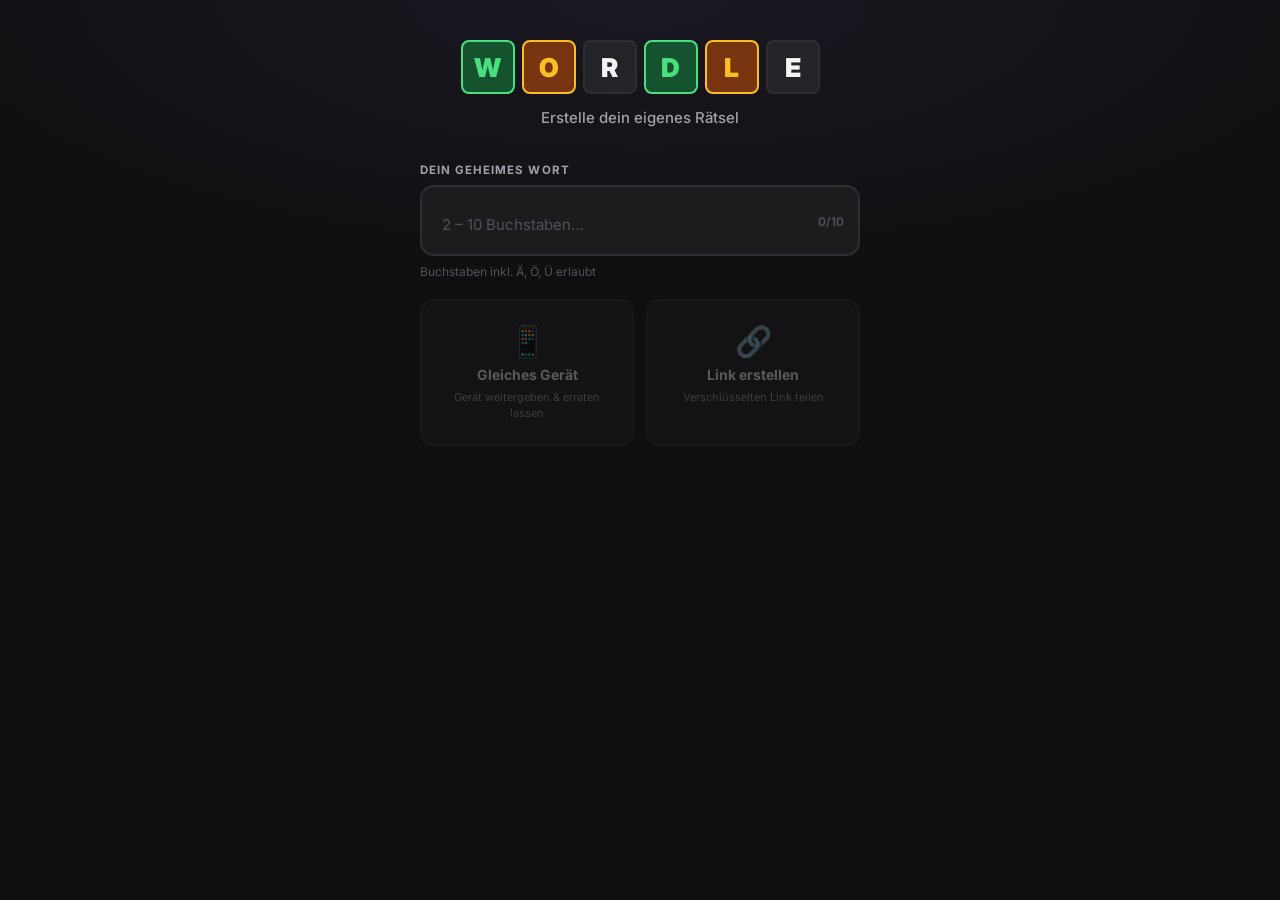
==== index.html @ fabce95c "Add files via upload" ====
<!DOCTYPE html>
<html lang="de">
<head>
  <meta charset="UTF-8">
  <meta name="viewport" content="width=device-width, initial-scale=1.0, maximum-scale=1.0, user-scalable=no">
  <title>Wordle – Eigenes Wort</title>
  <meta name="description" content="Erstelle dein eigenes Wordle-Rätsel und fordere Freunde heraus – mit AES-256-verschlüsseltem Link oder direkt am gleichen Gerät.">
  <meta name="theme-color" content="#0f0f11">
  <!-- Open Graph -->
  <meta property="og:title" content="Wordle – Eigenes Wort">
  <meta property="og:description" content="Erstelle dein eigenes Wordle-Rätsel mit verschlüsseltem Link!">
  <meta property="og:type" content="website">
  <!-- Fonts (preconnect for speed) -->
  <link rel="preconnect" href="https://fonts.googleapis.com">
  <link rel="preconnect" href="https://fonts.gstatic.com" crossorigin>
  <link href="https://fonts.googleapis.com/css2?family=Inter:wght@400;500;600;700;800;900&display=swap" rel="stylesheet">
  <link rel="stylesheet" href="style.css">
</head>
<body>

  <!-- Toast notification -->
  <div id="toast" role="status" aria-live="assertive" aria-atomic="true"></div>

  <!-- ============================================================
       VIEW: HOME  –  Wort eingeben & Modus wählen
       ============================================================ -->
  <div id="view-home" class="view">

    <header class="home-header">
      <!-- Animated logo -->
      <div class="logo" aria-label="WORDLE">
        <span class="logo-tile" data-c="g">W</span>
        <span class="logo-tile" data-c="y">O</span>
        <span class="logo-tile">R</span>
        <span class="logo-tile" data-c="g">D</span>
        <span class="logo-tile" data-c="y">L</span>
        <span class="logo-tile">E</span>
      </div>
      <p class="home-tagline">Erstelle dein eigenes Rätsel</p>
    </header>

    <main class="home-main">

      <!-- Word input -->
      <div class="field-group">
        <label for="word-input">Dein geheimes Wort</label>
        <div class="field-wrap">
          <input
            id="word-input"
            type="text"
            placeholder="2 – 10 Buchstaben…"
            autocomplete="off"
            autocorrect="off"
            autocapitalize="off"
            spellcheck="false"
            maxlength="10"
            aria-describedby="char-count field-hint"
          >
          <span id="char-count" aria-live="polite">0/10</span>
        </div>
        <p id="field-hint" class="field-hint">Buchstaben inkl. Ä, Ö, Ü erlaubt</p>
      </div>

      <!-- Mode selection -->
      <div class="mode-grid" role="group" aria-label="Spielmodus wählen">
        <button id="btn-pass" class="mode-card" disabled aria-label="Gleiches Gerät: Gerät weitergeben und erraten lassen">
          <span class="mc-icon" aria-hidden="true">📱</span>
          <span class="mc-title">Gleiches Gerät</span>
          <span class="mc-desc">Gerät weitergeben &amp; erraten lassen</span>
        </button>
        <button id="btn-link" class="mode-card" disabled aria-label="Link erstellen: Verschlüsselten Link teilen">
          <span class="mc-icon" aria-hidden="true">🔗</span>
          <span class="mc-title">Link erstellen</span>
          <span class="mc-desc">Verschlüsselten Link teilen</span>
        </button>
      </div>

      <!-- Generated link box (hidden by default) -->
      <div id="link-box" class="link-box hidden" aria-live="polite">
        <span class="link-badge">🔒 AES-256 verschlüsselt</span>
        <div class="link-row">
          <input
            id="link-url"
            type="text"
            readonly
            aria-label="Geteilter Link – zum Kopieren auswählen"
          >
          <button id="btn-copy-link" class="btn-copy">Kopieren</button>
        </div>
        <p class="link-note">
          Das Wort ist im URL-Fragment <code>#…</code> versteckt und wird
          <strong>nie</strong> an den Server gesendet.
        </p>
      </div>

    </main>
  </div>

  <!-- ============================================================
       VIEW: PASS SCREEN  –  Gerät weitergeben
       ============================================================ -->
  <div id="view-pass" class="view">
    <div class="pass-wrap">
      <div class="pass-icon" aria-hidden="true">📱</div>
      <h1>Gerät weitergeben!</h1>
      <p>
        Übergib das Gerät an die Person, die raten soll.
        Das Wort ist gespeichert und <strong>wird nicht angezeigt</strong>.
      </p>
      <button id="btn-ready" class="btn-cta">
        🎮 Ich bin bereit – Los!
      </button>
    </div>
  </div>

  <!-- ============================================================
       VIEW: GAME  –  Spielfeld
       ============================================================ -->
  <div id="view-game" class="view">

    <header class="game-header">
      <button id="btn-back" class="icon-btn" aria-label="Spiel abbrechen und zur Startseite">
        ←
      </button>
      <h1 class="game-title">WORDLE</h1>
      <div class="header-spacer" aria-hidden="true"></div>
    </header>

    <div id="grid" role="grid" aria-label="Buchstabengitter"></div>
    <div id="keyboard" role="group" aria-label="Virtuelle Tastatur"></div>

  </div>

  <!-- ============================================================
       VIEW: RESULT  –  Ergebnis
       ============================================================ -->
  <div id="view-result" class="view">

    <!-- Confetti container (only shown on win) -->
    <div id="confetti" aria-hidden="true"></div>

    <div class="result-wrap">
      <div id="result-icon"  class="result-icon"  aria-hidden="true"></div>
      <p   id="result-msg"   class="result-msg"></p>

      <div class="result-card">
        <span class="result-label">Das Wort war</span>
        <span id="result-word"  class="result-word"></span>
        <span id="result-tries" class="result-tries"></span>
      </div>

      <pre id="result-emoji" class="result-emoji" aria-label="Ergebnis als Emoji-Raster"></pre>

      <div class="result-actions">
        <button id="btn-share"    class="btn-outline">📤 Teilen</button>
        <button id="btn-new-game" class="btn-cta">🎮 Neues Spiel</button>
      </div>
    </div>

  </div>

  <script src="app.js"></script>
</body>
</html>
---- style.css ----
/* =====================================================
   WORDLE – CUSTOM WORD   |   Premium Dark UI
   ===================================================== */

@import url('https://fonts.googleapis.com/css2?family=Inter:wght@400;500;600;700;800;900&display=swap');

/* ---- Design Tokens ---- */
:root {
  /* Backgrounds */
  --bg:         #0f0f11;
  --surface:    #1c1c1f;
  --surface-2:  #242428;
  --surface-3:  #2c2c31;

  /* Borders */
  --border:     #2e2e34;
  --border-hi:  #48484f;

  /* Tile status colors */
  --green:      #4ade80;
  --green-bg:   #14532d;
  --yellow:     #fbbf24;
  --yellow-bg:  #78350f;
  --gray:       #71717a;
  --gray-bg:    #27272a;

  /* Text */
  --text:       #f4f4f5;
  --text-muted: #a1a1aa;
  --text-dim:   #52525b;

  /* Accent (indigo-violet) */
  --accent:     #a78bfa;
  --accent-2:   #7c3aed;
  --accent-glow:rgba(167,139,250,.25);

  /* Misc */
  --radius:     8px;
  --radius-lg:  14px;
  --radius-xl:  20px;
  --shadow:     0 4px 24px rgba(0,0,0,.45);
  --shadow-lg:  0 8px 48px rgba(0,0,0,.6);

  /* Set by JS */
  --tile-size: 62px;
}

/* ---- Reset ---- */
*, *::before, *::after { box-sizing: border-box; margin: 0; padding: 0; }
html, body { height: 100%; }
button { cursor: pointer; font-family: inherit; border: none; }
input  { font-family: inherit; }

body {
  font-family: 'Inter', -apple-system, BlinkMacSystemFont, sans-serif;
  background: var(--bg);
  color: var(--text);
  -webkit-font-smoothing: antialiased;
  overflow-x: hidden;
  /* Subtle radial accent glow at top */
  background-image:
    radial-gradient(ellipse 90% 45% at 50% 0%,
      rgba(167,139,250,.07) 0%, transparent 70%);
}

/* =====================================================
   TOAST
   ===================================================== */
#toast {
  position: fixed;
  top: 72px;
  left: 50%;
  transform: translateX(-50%) translateY(-14px);
  background: rgba(244,244,245,.96);
  backdrop-filter: blur(12px);
  -webkit-backdrop-filter: blur(12px);
  color: #09090b;
  padding: 10px 22px;
  border-radius: 100px;
  font-size: 13.5px;
  font-weight: 700;
  opacity: 0;
  pointer-events: none;
  transition: opacity .28s ease, transform .28s cubic-bezier(.34,1.56,.64,1);
  z-index: 9999;
  white-space: nowrap;
  box-shadow: var(--shadow);
}
#toast.show {
  opacity: 1;
  transform: translateX(-50%) translateY(0);
}

/* =====================================================
   VIEW SYSTEM
   ===================================================== */
.view {
  display: none;
  min-height: 100dvh;
  position: relative;
}
.view.active {
  display: flex;
  flex-direction: column;
  align-items: center;
}

/* =====================================================
   HOME VIEW
   ===================================================== */
#view-home {
  padding: 40px 20px 60px;
  gap: 36px;
}

/* Logo */
.home-header {
  text-align: center;
  display: flex;
  flex-direction: column;
  align-items: center;
  gap: 14px;
}

.logo {
  display: flex;
  gap: 7px;
  justify-content: center;
}

.logo-tile {
  display: inline-flex;
  align-items: center;
  justify-content: center;
  width: 54px;
  height: 54px;
  background: var(--surface-2);
  border: 2.5px solid var(--border);
  border-radius: var(--radius);
  font-size: 26px;
  font-weight: 900;
  letter-spacing: 0;
  color: var(--text);
  animation: logo-drop .4s cubic-bezier(.34,1.56,.64,1) backwards;
}
/* Stagger logo letter entrance */
.logo-tile:nth-child(1) { animation-delay: .05s }
.logo-tile:nth-child(2) { animation-delay: .1s  }
.logo-tile:nth-child(3) { animation-delay: .15s }
.logo-tile:nth-child(4) { animation-delay: .2s  }
.logo-tile:nth-child(5) { animation-delay: .25s }
.logo-tile:nth-child(6) { animation-delay: .3s  }

.logo-tile[data-c="g"] {
  background: var(--green-bg);
  border-color: var(--green);
  color: var(--green);
}
.logo-tile[data-c="y"] {
  background: var(--yellow-bg);
  border-color: var(--yellow);
  color: var(--yellow);
}

@keyframes logo-drop {
  from { transform: translateY(-18px) scale(.8); opacity: 0; }
  to   { transform: translateY(0) scale(1);       opacity: 1; }
}

.home-tagline {
  color: var(--text-muted);
  font-size: 15px;
  font-weight: 500;
}

/* Input group */
.home-main {
  width: 100%;
  max-width: 440px;
  display: flex;
  flex-direction: column;
  gap: 20px;
}

.field-group {
  display: flex;
  flex-direction: column;
  gap: 8px;
}

.field-group label {
  font-size: 11.5px;
  font-weight: 700;
  text-transform: uppercase;
  letter-spacing: .09em;
  color: var(--text-muted);
}

.field-wrap {
  position: relative;
}

#word-input {
  width: 100%;
  background: var(--surface);
  border: 2px solid var(--border);
  border-radius: var(--radius-lg);
  color: var(--text);
  font-size: 26px;
  font-weight: 800;
  letter-spacing: .1em;
  padding: 18px 58px 18px 20px;
  outline: none;
  text-transform: uppercase;
  transition: border-color .2s, box-shadow .2s;
  caret-color: var(--accent);
}
#word-input::placeholder {
  color: var(--text-dim);
  font-size: 15px;
  font-weight: 400;
  letter-spacing: 0;
  text-transform: none;
}
#word-input:focus {
  border-color: var(--accent);
  box-shadow: 0 0 0 3px var(--accent-glow);
}

#char-count {
  position: absolute;
  right: 16px;
  top: 50%;
  transform: translateY(-50%);
  font-size: 12px;
  font-weight: 600;
  color: var(--text-dim);
}

.field-hint {
  font-size: 12px;
  color: var(--text-dim);
}

/* Mode cards */
.mode-grid {
  display: grid;
  grid-template-columns: 1fr 1fr;
  gap: 12px;
}

.mode-card {
  display: flex;
  flex-direction: column;
  align-items: center;
  gap: 7px;
  padding: 22px 14px;
  background: var(--surface);
  border: 2px solid var(--border);
  border-radius: var(--radius-lg);
  color: var(--text);
  text-align: center;
  transition: border-color .2s, background .2s, transform .2s, box-shadow .2s;
}
.mode-card:hover:not(:disabled) {
  border-color: var(--accent);
  background: var(--surface-2);
  box-shadow: 0 0 0 3px var(--accent-glow), var(--shadow);
  transform: translateY(-3px);
}
.mode-card:active:not(:disabled) {
  transform: translateY(0);
}
.mode-card:disabled {
  opacity: .32;
  cursor: not-allowed;
}

.mc-icon  { font-size: 30px; }
.mc-title { font-size: 14px; font-weight: 700; }
.mc-desc  { font-size: 11px; color: var(--text-muted); line-height: 1.45; }

/* Link box */
.link-box {
  display: flex;
  flex-direction: column;
  gap: 12px;
  background: var(--surface);
  border: 2px solid var(--border);
  border-radius: var(--radius-lg);
  padding: 18px;
  animation: slide-up .3s cubic-bezier(.34,1.56,.64,1);
}
.link-box.hidden { display: none; }

@keyframes slide-up {
  from { opacity: 0; transform: translateY(12px); }
  to   { opacity: 1; transform: translateY(0);    }
}

.link-badge {
  font-size: 12px;
  font-weight: 700;
  color: var(--green);
  background: rgba(74,222,128,.1);
  border: 1px solid rgba(74,222,128,.2);
  border-radius: 100px;
  padding: 4px 10px;
  align-self: flex-start;
}

.link-row {
  display: flex;
  gap: 8px;
}

#link-url {
  flex: 1;
  min-width: 0;
  background: var(--surface-2);
  border: 1.5px solid var(--border);
  border-radius: var(--radius);
  color: var(--text-muted);
  font-size: 11.5px;
  padding: 10px 12px;
  outline: none;
  overflow: hidden;
  text-overflow: ellipsis;
  white-space: nowrap;
  cursor: text;
}
#link-url:focus { border-color: var(--border-hi); }

.btn-copy {
  background: var(--accent);
  border-radius: var(--radius);
  color: #fff;
  font-size: 13px;
  font-weight: 700;
  padding: 10px 16px;
  white-space: nowrap;
  transition: background .2s, transform .15s;
}
.btn-copy:hover  { background: var(--accent-2); }
.btn-copy:active { transform: scale(.95); }

.link-note {
  font-size: 11px;
  color: var(--text-dim);
  line-height: 1.55;
}

/* =====================================================
   PASS VIEW
   ===================================================== */
#view-pass {
  justify-content: center;
  padding: 40px 28px;
  background-image:
    radial-gradient(ellipse 70% 50% at 50% 30%,
      rgba(167,139,250,.12) 0%, transparent 70%);
}

.pass-wrap {
  max-width: 340px;
  text-align: center;
  display: flex;
  flex-direction: column;
  align-items: center;
  gap: 20px;
  animation: fade-in .4s ease;
}

@keyframes fade-in {
  from { opacity: 0; transform: translateY(16px); }
  to   { opacity: 1; transform: translateY(0);    }
}

.pass-icon {
  font-size: 76px;
  animation: float 3s ease-in-out infinite;
}

@keyframes float {
  0%, 100% { transform: translateY(0)    rotate(-3deg); }
  50%       { transform: translateY(-14px) rotate(3deg); }
}

.pass-wrap h1 {
  font-size: 30px;
  font-weight: 900;
  background: linear-gradient(135deg, var(--text), var(--accent));
  -webkit-background-clip: text;
  -webkit-text-fill-color: transparent;
  background-clip: text;
}

.pass-wrap p {
  color: var(--text-muted);
  font-size: 15px;
  line-height: 1.65;
}

/* Shared CTA button */
.btn-cta {
  background: linear-gradient(135deg, var(--accent) 0%, var(--accent-2) 100%);
  border-radius: var(--radius-lg);
  color: #fff;
  font-size: 16px;
  font-weight: 700;
  padding: 16px 32px;
  box-shadow: 0 4px 22px rgba(124,58,237,.4);
  transition: transform .2s, box-shadow .2s;
}
.btn-cta:hover {
  transform: translateY(-2px);
  box-shadow: 0 6px 32px rgba(124,58,237,.55);
}
.btn-cta:active { transform: translateY(0); }

/* =====================================================
   GAME VIEW
   ===================================================== */
#view-game {
  padding-bottom: 12px;
}

.game-header {
  display: flex;
  align-items: center;
  width: 100%;
  max-width: 520px;
  padding: 14px 18px;
  border-bottom: 1.5px solid var(--border);
  margin-bottom: 4px;
}

.game-title {
  flex: 1;
  text-align: center;
  font-size: 20px;
  font-weight: 900;
  letter-spacing: .15em;
  background: linear-gradient(90deg, var(--text) 0%, var(--accent) 100%);
  -webkit-background-clip: text;
  -webkit-text-fill-color: transparent;
  background-clip: text;
}

.icon-btn {
  background: var(--surface);
  border: 1.5px solid var(--border);
  border-radius: var(--radius);
  color: var(--text-muted);
  font-size: 17px;
  padding: 8px 13px;
  transition: all .2s;
  line-height: 1;
}
.icon-btn:hover {
  border-color: var(--border-hi);
  color: var(--text);
  background: var(--surface-2);
}

.header-spacer { width: 46px; }  /* mirrors icon-btn for centering */

/* ---- Grid ---- */
#grid {
  display: flex;
  flex-direction: column;
  align-items: center;
  gap: 5px;
  padding: 16px 12px;
  flex: 1;
  justify-content: center;
}

.row {
  display: flex;
  gap: 5px;
}

.tile {
  display: flex;
  align-items: center;
  justify-content: center;
  width:  var(--tile-size, 62px);
  height: var(--tile-size, 62px);
  font-size: calc(var(--tile-size, 62px) * .48);
  font-weight: 900;
  border: 2.5px solid var(--border);
  border-radius: var(--radius);
  background: var(--surface);
  color: var(--text);
  user-select: none;
  transition: border-color .1s;
  will-change: transform;
}

.tile.filled {
  border-color: var(--border-hi);
}

/* Revealed tile states */
.tile[data-status="correct"] {
  background: var(--green-bg);
  border-color: var(--green-bg);
  color: var(--green);
}
.tile[data-status="present"] {
  background: var(--yellow-bg);
  border-color: var(--yellow-bg);
  color: var(--yellow);
}
.tile[data-status="absent"] {
  background: var(--gray-bg);
  border-color: var(--gray-bg);
  color: var(--gray);
}

/* ---- Keyboard ---- */
#keyboard {
  display: flex;
  flex-direction: column;
  gap: 7px;
  padding: 10px 10px 14px;
  width: 100%;
  max-width: 520px;
}

.kb-row {
  display: flex;
  gap: 5px;
  justify-content: center;
}

.kb-key {
  display: flex;
  align-items: center;
  justify-content: center;
  height: 54px;
  flex: 1;
  max-width: 42px;
  min-width: 28px;
  background: var(--surface-2);
  border: 1.5px solid var(--border);
  border-radius: var(--radius);
  color: var(--text);
  font-size: 13px;
  font-weight: 700;
  transition: background .15s, border-color .15s, color .15s;
  -webkit-tap-highlight-color: transparent;
  user-select: none;
}
.kb-key.wide {
  flex: 1.6;
  max-width: 62px;
  font-size: 19px;
}
.kb-key:hover   { background: var(--border-hi); border-color: var(--border-hi); }
.kb-key:active  { transform: scale(.91); }

.kb-key[data-status="correct"] {
  background: var(--green-bg);
  border-color: var(--green-bg);
  color: var(--green);
}
.kb-key[data-status="present"] {
  background: var(--yellow-bg);
  border-color: var(--yellow-bg);
  color: var(--yellow);
}
.kb-key[data-status="absent"] {
  background: var(--gray-bg);
  border-color: var(--gray-bg);
  color: var(--gray);
}

/* =====================================================
   RESULT VIEW
   ===================================================== */
#view-result {
  justify-content: center;
  padding: 40px 24px;
  overflow: hidden;
  background-image:
    radial-gradient(ellipse 80% 50% at 50% 0%,
      rgba(74,222,128,.06) 0%, transparent 65%);
}

#confetti {
  position: absolute;
  inset: 0;
  pointer-events: none;
  overflow: hidden;
}

.confetti-piece {
  position: absolute;
  top: -12px;
  animation: confetti-fall linear forwards;
}

@keyframes confetti-fall {
  0%   { transform: translateY(0)     rotate(0deg);   opacity: 1; }
  85%  { opacity: 1; }
  100% { transform: translateY(105vh) rotate(600deg); opacity: 0; }
}

.result-wrap {
  display: flex;
  flex-direction: column;
  align-items: center;
  gap: 20px;
  max-width: 370px;
  width: 100%;
  position: relative;
  z-index: 1;
  animation: fade-in .45s ease;
}

.result-icon { font-size: 68px; }

.result-msg {
  font-size: 24px;
  font-weight: 900;
  text-align: center;
}

.result-card {
  display: flex;
  flex-direction: column;
  align-items: center;
  gap: 5px;
  background: var(--surface);
  border: 2px solid var(--border);
  border-radius: var(--radius-xl);
  padding: 18px 40px;
  width: 100%;
}
.result-label {
  font-size: 11px;
  font-weight: 700;
  color: var(--text-muted);
  text-transform: uppercase;
  letter-spacing: .09em;
}
.result-word {
  font-size: 32px;
  font-weight: 900;
  letter-spacing: .14em;
  color: var(--accent);
}
.result-tries {
  font-size: 13px;
  color: var(--text-muted);
}

.result-emoji {
  font-size: 24px;
  line-height: 1.55;
  background: var(--surface);
  border: 2px solid var(--border);
  border-radius: var(--radius-lg);
  padding: 16px 22px;
  font-family: inherit;
  text-align: center;
  width: 100%;
}

.result-actions {
  display: flex;
  gap: 12px;
  width: 100%;
}

.btn-outline {
  flex: 1;
  background: var(--surface);
  border: 1.5px solid var(--border);
  border-radius: var(--radius-lg);
  color: var(--text);
  font-size: 14px;
  font-weight: 700;
  padding: 14px 16px;
  transition: background .2s, border-color .2s;
}
.btn-outline:hover {
  background: var(--surface-2);
  border-color: var(--border-hi);
}

.result-actions .btn-cta {
  flex: 1;
  font-size: 14px;
  padding: 14px 16px;
}

/* =====================================================
   TILE ANIMATIONS
   ===================================================== */
@keyframes tile-pop {
  0%   { transform: scale(1); }
  50%  { transform: scale(1.13); }
  100% { transform: scale(1); }
}
.tile.pop { animation: tile-pop .11s ease-in-out; }

@keyframes row-shake {
  0%, 100% { transform: translateX(0); }
  18%  { transform: translateX(-9px); }
  36%  { transform: translateX(9px);  }
  54%  { transform: translateX(-5px); }
  72%  { transform: translateX(5px);  }
}
.row.shake { animation: row-shake .42s ease-in-out; }

@keyframes flip-out {
  from { transform: scaleY(1); }
  to   { transform: scaleY(0); }
}
@keyframes flip-in {
  from { transform: scaleY(0); }
  to   { transform: scaleY(1); }
}

.tile.flip-out { animation: flip-out .22s ease-in  forwards; }
.tile.flip-in  { animation: flip-in  .22s ease-out forwards; }

@keyframes tile-bounce {
  0%, 100% { transform: translateY(0); }
  35%  { transform: translateY(-24px); }
  65%  { transform: translateY(-10px); }
}
.tile.bounce { animation: tile-bounce .52s ease-in-out; }

/* =====================================================
   RESPONSIVE
   ===================================================== */
@media (max-width: 390px) {
  .logo-tile { width: 46px; height: 46px; font-size: 22px; }
  .mode-grid { grid-template-columns: 1fr; }
  .kb-key    { height: 48px; font-size: 12px; }
  .kb-key.wide { font-size: 17px; max-width: 56px; }
}

@media (min-height: 760px) {
  #grid { padding-top: 24px; padding-bottom: 24px; }
}

@media (prefers-reduced-motion: reduce) {
  *, .tile, .row, .logo-tile { animation: none !important; transition: none !important; }
}
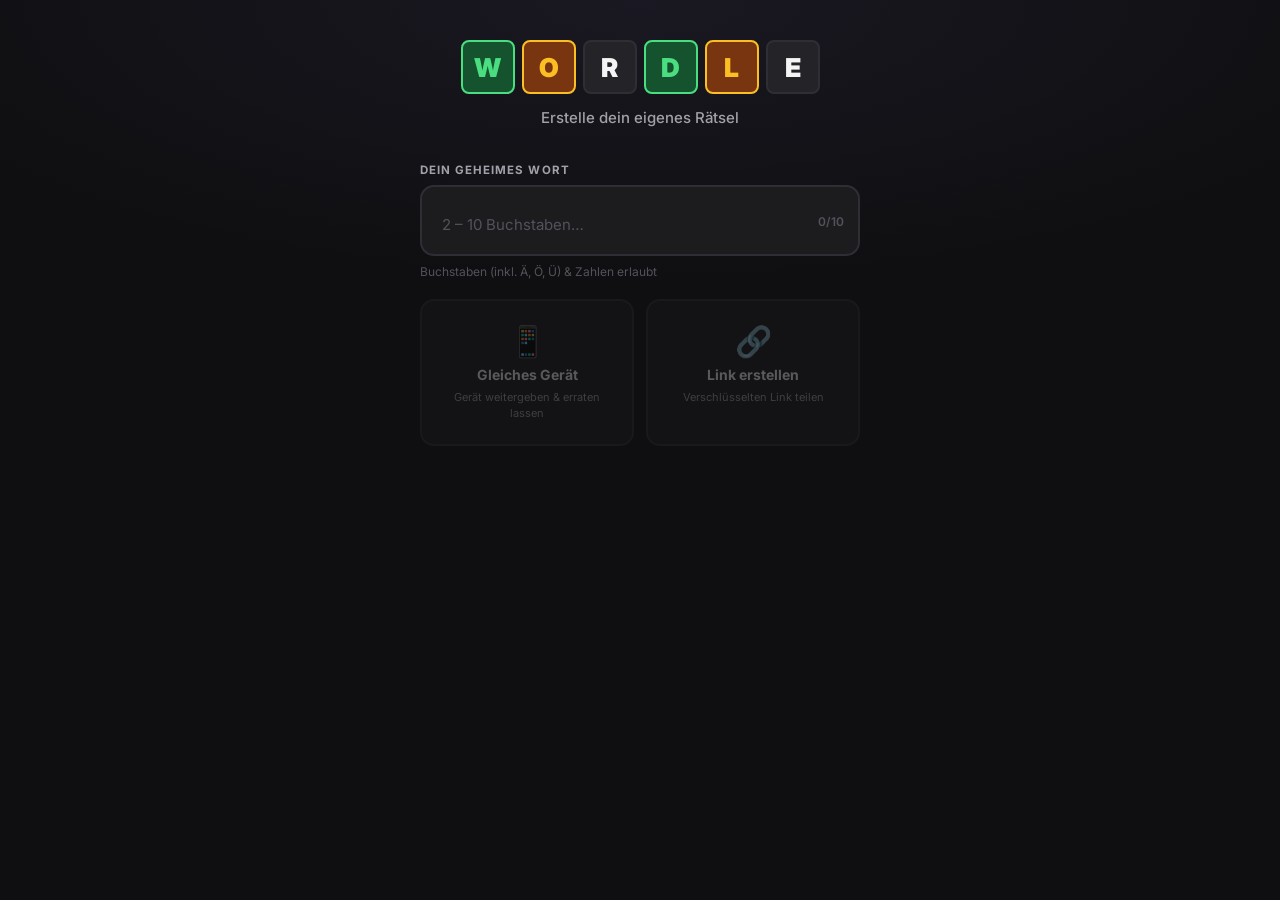
==== commit 0b3487d8: "Update field hint text to include numbers" ====
--- a/index.html
+++ b/index.html
@@ -58,7 +58,7 @@
           >
           <span id="char-count" aria-live="polite">0/10</span>
         </div>
-        <p id="field-hint" class="field-hint">Buchstaben inkl. Ä, Ö, Ü erlaubt</p>
+        <p id="field-hint" class="field-hint">Buchstaben (inkl. Ä, Ö, Ü) &amp; Zahlen erlaubt</p>
       </div>
 
       <!-- Mode selection -->
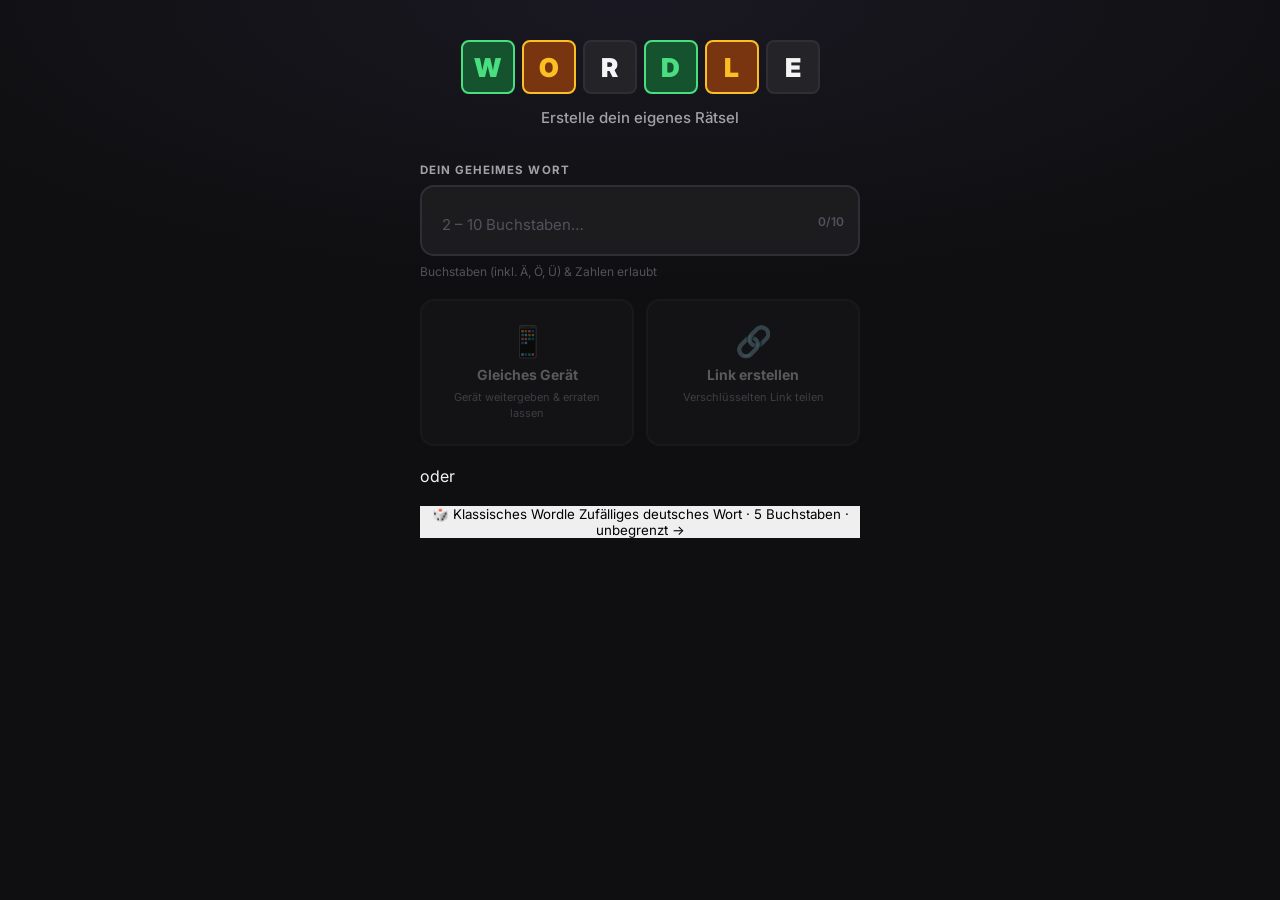
==== commit b11f67e7: "Update index.html" ====
--- a/index.html
+++ b/index.html
@@ -93,6 +93,19 @@
         </p>
       </div>
 
+      <!-- Divider -->
+      <div class="or-divider" aria-hidden="true"><span>oder</span></div>
+
+      <!-- Classic Wordle -->
+      <button id="btn-classic" class="classic-card">
+        <span class="cc-icon" aria-hidden="true">🎲</span>
+        <span class="cc-body">
+          <span class="cc-title">Klassisches Wordle</span>
+          <span class="cc-desc">Zufälliges deutsches Wort · 5 Buchstaben · unbegrenzt</span>
+        </span>
+        <span class="cc-arrow" aria-hidden="true">→</span>
+      </button>
+
     </main>
   </div>
 
--- a/style.css
+++ b/style.css
@@ -541,8 +541,8 @@
   justify-content: center;
   height: 54px;
   flex: 1;
-  max-width: 42px;
-  min-width: 28px;
+  max-width: 40px;
+  min-width: 26px;
   background: var(--surface-2);
   border: 1.5px solid var(--border);
   border-radius: var(--radius);
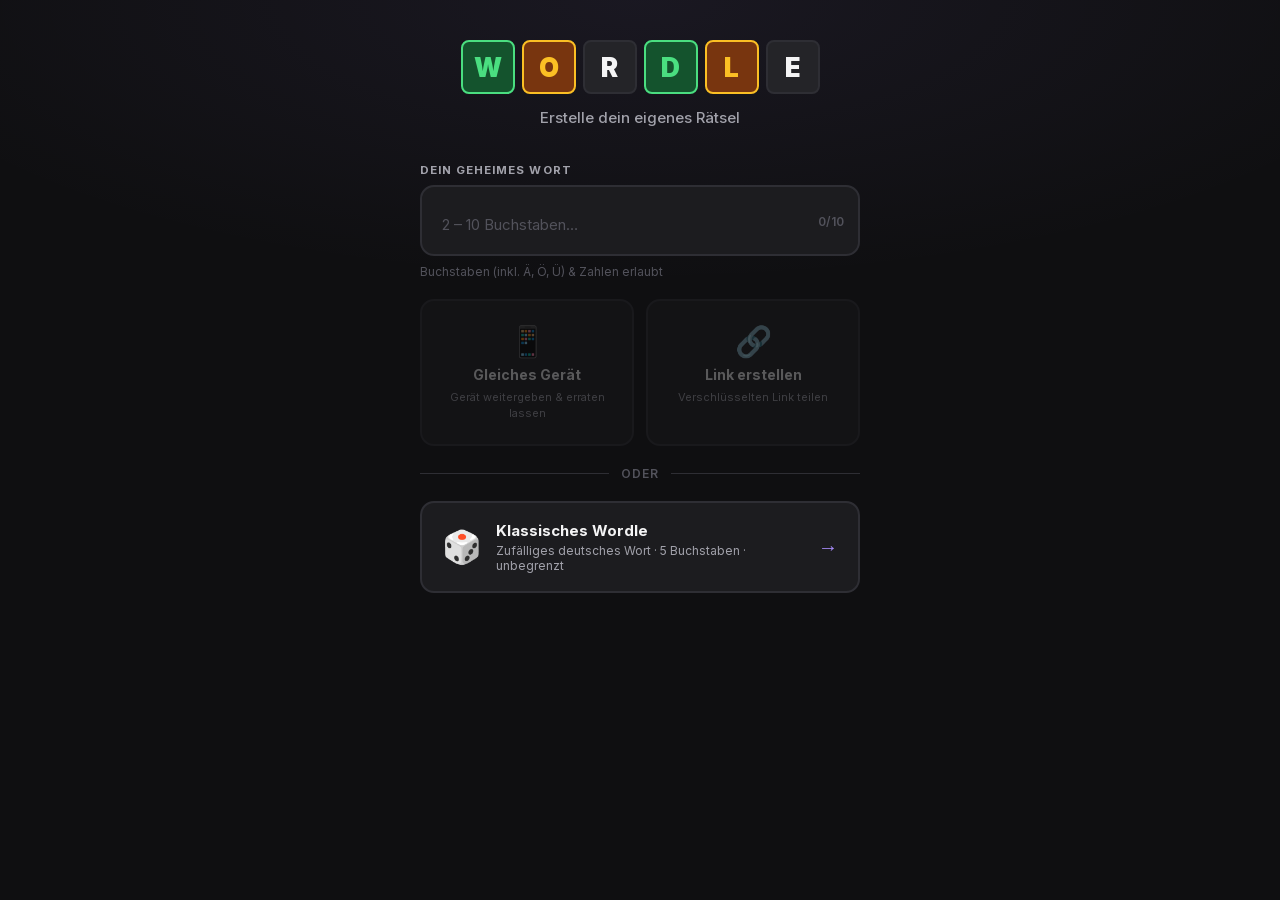
==== commit 9024bae8: "Inter lokal hosten statt Google Fonts" ====
--- a/index.html
+++ b/index.html
@@ -11,9 +11,7 @@
   <meta property="og:description" content="Erstelle dein eigenes Wordle-Rätsel mit verschlüsseltem Link!">
   <meta property="og:type" content="website">
   <!-- Fonts (preconnect for speed) -->
-  <link rel="preconnect" href="https://fonts.googleapis.com">
-  <link rel="preconnect" href="https://fonts.gstatic.com" crossorigin>
-  <link href="https://fonts.googleapis.com/css2?family=Inter:wght@400;500;600;700;800;900&display=swap" rel="stylesheet">
+  <link href="fonts.css" rel="stylesheet">
   <link rel="stylesheet" href="style.css">
 </head>
 <body>
--- a/fonts.css
+++ b/fonts.css
@@ -0,0 +1,97 @@
+/* Inter, lokal gehostet (SIL OFL 1.1) */
+@font-face {
+  font-family: 'Inter';
+  font-style: normal;
+  font-weight: 400;
+  font-display: swap;
+  src: url(fonts/Inter-latin-ext.woff2) format('woff2');
+  unicode-range: U+0100-02BA, U+02BD-02C5, U+02C7-02CC, U+02CE-02D7, U+02DD-02FF, U+0304, U+0308, U+0329, U+1D00-1DBF, U+1E00-1E9F, U+1EF2-1EFF, U+2020, U+20A0-20AB, U+20AD-20C4, U+2113, U+2C60-2C7F, U+A720-A7FF;
+}
+@font-face {
+  font-family: 'Inter';
+  font-style: normal;
+  font-weight: 400;
+  font-display: swap;
+  src: url(fonts/Inter-latin.woff2) format('woff2');
+  unicode-range: U+0000-00FF, U+0131, U+0152-0153, U+02BB-02BC, U+02C6, U+02DA, U+02DC, U+0304, U+0308, U+0329, U+2000-206F, U+20AC, U+2122, U+2191, U+2193, U+2212, U+2215, U+FEFF, U+FFFD;
+}
+@font-face {
+  font-family: 'Inter';
+  font-style: normal;
+  font-weight: 500;
+  font-display: swap;
+  src: url(fonts/Inter-latin-ext.woff2) format('woff2');
+  unicode-range: U+0100-02BA, U+02BD-02C5, U+02C7-02CC, U+02CE-02D7, U+02DD-02FF, U+0304, U+0308, U+0329, U+1D00-1DBF, U+1E00-1E9F, U+1EF2-1EFF, U+2020, U+20A0-20AB, U+20AD-20C4, U+2113, U+2C60-2C7F, U+A720-A7FF;
+}
+@font-face {
+  font-family: 'Inter';
+  font-style: normal;
+  font-weight: 500;
+  font-display: swap;
+  src: url(fonts/Inter-latin.woff2) format('woff2');
+  unicode-range: U+0000-00FF, U+0131, U+0152-0153, U+02BB-02BC, U+02C6, U+02DA, U+02DC, U+0304, U+0308, U+0329, U+2000-206F, U+20AC, U+2122, U+2191, U+2193, U+2212, U+2215, U+FEFF, U+FFFD;
+}
+@font-face {
+  font-family: 'Inter';
+  font-style: normal;
+  font-weight: 600;
+  font-display: swap;
+  src: url(fonts/Inter-latin-ext.woff2) format('woff2');
+  unicode-range: U+0100-02BA, U+02BD-02C5, U+02C7-02CC, U+02CE-02D7, U+02DD-02FF, U+0304, U+0308, U+0329, U+1D00-1DBF, U+1E00-1E9F, U+1EF2-1EFF, U+2020, U+20A0-20AB, U+20AD-20C4, U+2113, U+2C60-2C7F, U+A720-A7FF;
+}
+@font-face {
+  font-family: 'Inter';
+  font-style: normal;
+  font-weight: 600;
+  font-display: swap;
+  src: url(fonts/Inter-latin.woff2) format('woff2');
+  unicode-range: U+0000-00FF, U+0131, U+0152-0153, U+02BB-02BC, U+02C6, U+02DA, U+02DC, U+0304, U+0308, U+0329, U+2000-206F, U+20AC, U+2122, U+2191, U+2193, U+2212, U+2215, U+FEFF, U+FFFD;
+}
+@font-face {
+  font-family: 'Inter';
+  font-style: normal;
+  font-weight: 700;
+  font-display: swap;
+  src: url(fonts/Inter-latin-ext.woff2) format('woff2');
+  unicode-range: U+0100-02BA, U+02BD-02C5, U+02C7-02CC, U+02CE-02D7, U+02DD-02FF, U+0304, U+0308, U+0329, U+1D00-1DBF, U+1E00-1E9F, U+1EF2-1EFF, U+2020, U+20A0-20AB, U+20AD-20C4, U+2113, U+2C60-2C7F, U+A720-A7FF;
+}
+@font-face {
+  font-family: 'Inter';
+  font-style: normal;
+  font-weight: 700;
+  font-display: swap;
+  src: url(fonts/Inter-latin.woff2) format('woff2');
+  unicode-range: U+0000-00FF, U+0131, U+0152-0153, U+02BB-02BC, U+02C6, U+02DA, U+02DC, U+0304, U+0308, U+0329, U+2000-206F, U+20AC, U+2122, U+2191, U+2193, U+2212, U+2215, U+FEFF, U+FFFD;
+}
+@font-face {
+  font-family: 'Inter';
+  font-style: normal;
+  font-weight: 800;
+  font-display: swap;
+  src: url(fonts/Inter-latin-ext.woff2) format('woff2');
+  unicode-range: U+0100-02BA, U+02BD-02C5, U+02C7-02CC, U+02CE-02D7, U+02DD-02FF, U+0304, U+0308, U+0329, U+1D00-1DBF, U+1E00-1E9F, U+1EF2-1EFF, U+2020, U+20A0-20AB, U+20AD-20C4, U+2113, U+2C60-2C7F, U+A720-A7FF;
+}
+@font-face {
+  font-family: 'Inter';
+  font-style: normal;
+  font-weight: 800;
+  font-display: swap;
+  src: url(fonts/Inter-latin.woff2) format('woff2');
+  unicode-range: U+0000-00FF, U+0131, U+0152-0153, U+02BB-02BC, U+02C6, U+02DA, U+02DC, U+0304, U+0308, U+0329, U+2000-206F, U+20AC, U+2122, U+2191, U+2193, U+2212, U+2215, U+FEFF, U+FFFD;
+}
+@font-face {
+  font-family: 'Inter';
+  font-style: normal;
+  font-weight: 900;
+  font-display: swap;
+  src: url(fonts/Inter-latin-ext.woff2) format('woff2');
+  unicode-range: U+0100-02BA, U+02BD-02C5, U+02C7-02CC, U+02CE-02D7, U+02DD-02FF, U+0304, U+0308, U+0329, U+1D00-1DBF, U+1E00-1E9F, U+1EF2-1EFF, U+2020, U+20A0-20AB, U+20AD-20C4, U+2113, U+2C60-2C7F, U+A720-A7FF;
+}
+@font-face {
+  font-family: 'Inter';
+  font-style: normal;
+  font-weight: 900;
+  font-display: swap;
+  src: url(fonts/Inter-latin.woff2) format('woff2');
+  unicode-range: U+0000-00FF, U+0131, U+0152-0153, U+02BB-02BC, U+02C6, U+02DA, U+02DC, U+0304, U+0308, U+0329, U+2000-206F, U+20AC, U+2122, U+2191, U+2193, U+2212, U+2215, U+FEFF, U+FFFD;
+}
--- a/style.css
+++ b/style.css
@@ -2,7 +2,6 @@
    WORDLE – CUSTOM WORD   |   Premium Dark UI
    ===================================================== */
 
-@import url('https://fonts.googleapis.com/css2?family=Inter:wght@400;500;600;700;800;900&display=swap');
 
 /* ---- Design Tokens ---- */
 :root {
@@ -752,3 +751,66 @@
 @media (prefers-reduced-motion: reduce) {
   *, .tile, .row, .logo-tile { animation: none !important; transition: none !important; }
 }
+
+/* =====================================================
+   CLASSIC WORDLE CARD  +  DIVIDER
+   ===================================================== */
+
+.or-divider {
+  display: flex;
+  align-items: center;
+  gap: 12px;
+  color: var(--text-dim);
+  font-size: 12px;
+  font-weight: 600;
+  text-transform: uppercase;
+  letter-spacing: .08em;
+  width: 100%;
+}
+.or-divider::before,
+.or-divider::after {
+  content: '';
+  flex: 1;
+  height: 1px;
+  background: var(--border);
+}
+
+.classic-card {
+  display: flex;
+  align-items: center;
+  gap: 14px;
+  width: 100%;
+  background: var(--surface);
+  border: 2px solid var(--border);
+  border-radius: var(--radius-lg);
+  color: var(--text);
+  padding: 18px 20px;
+  text-align: left;
+  transition: border-color .2s, background .2s, transform .2s, box-shadow .2s;
+}
+.classic-card:hover {
+  border-color: var(--accent);
+  background: var(--surface-2);
+  box-shadow: 0 0 0 3px var(--accent-glow), var(--shadow);
+  transform: translateY(-2px);
+}
+.classic-card:active { transform: translateY(0); }
+
+.cc-icon  { font-size: 32px; flex-shrink: 0; }
+
+.cc-body {
+  flex: 1;
+  display: flex;
+  flex-direction: column;
+  gap: 3px;
+}
+.cc-title { font-size: 15px; font-weight: 700; }
+.cc-desc  { font-size: 12px; color: var(--text-muted); }
+
+.cc-arrow {
+  font-size: 20px;
+  color: var(--accent);
+  flex-shrink: 0;
+  transition: transform .2s;
+}
+.classic-card:hover .cc-arrow { transform: translateX(4px); }
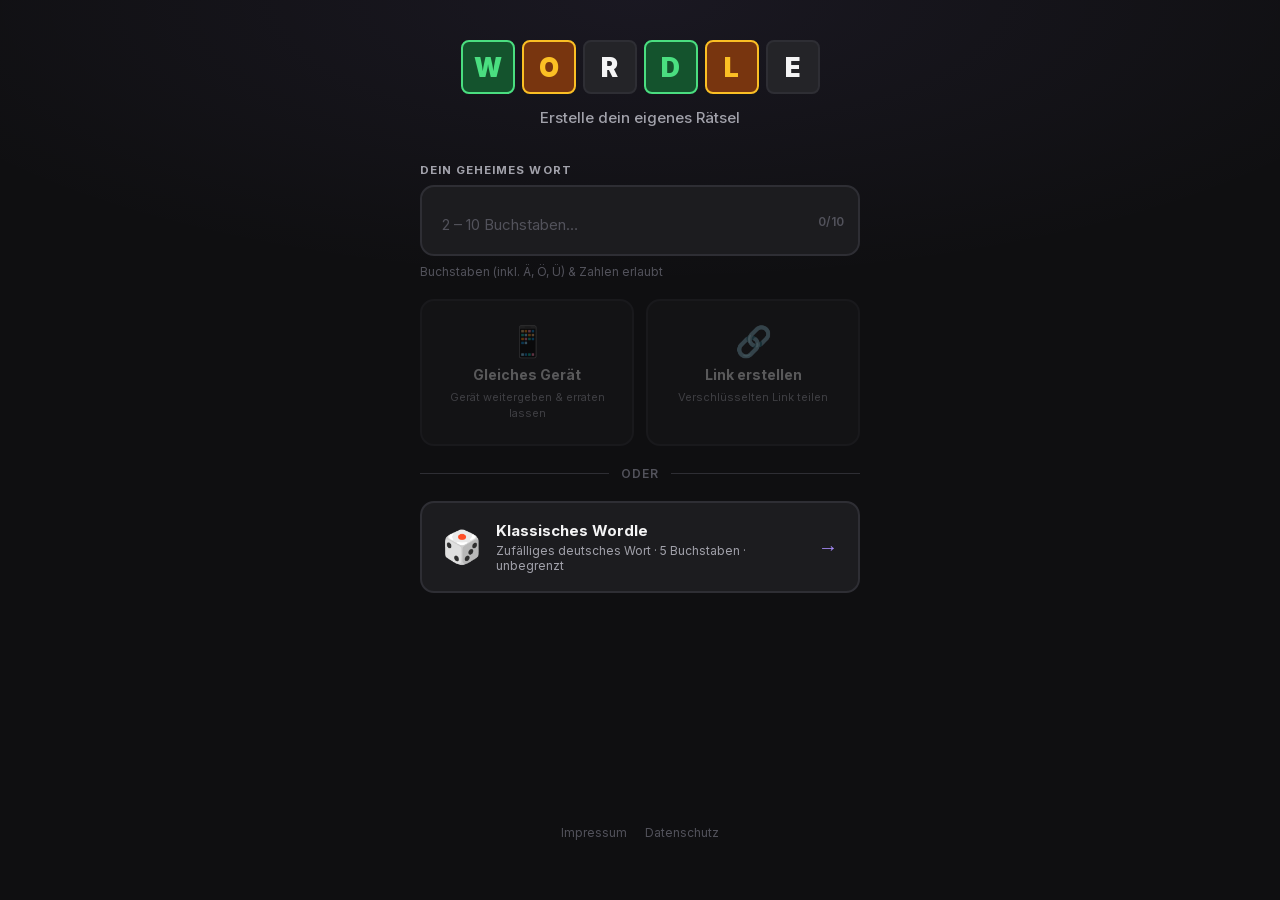
==== commit 7e31cea2: "Datenschutzerklärung hinzufügen und im Footer verlinken - datenschutz/index.html im bestehenden Desi" ====
--- a/index.html
+++ b/index.html
@@ -10,7 +10,7 @@
   <meta property="og:title" content="Wordle – Eigenes Wort">
   <meta property="og:description" content="Erstelle dein eigenes Wordle-Rätsel mit verschlüsseltem Link!">
   <meta property="og:type" content="website">
-  <!-- Fonts (preconnect for speed) -->
+  <!-- Schrift Inter, lokal gehostet (fonts/, SIL OFL 1.1) – keine Verbindung zu Google Fonts -->
   <link href="fonts.css" rel="stylesheet">
   <link rel="stylesheet" href="style.css">
 </head>
@@ -105,6 +105,11 @@
       </button>
 
     </main>
+
+    <nav class="legal-links" aria-label="Rechtliches">
+      <a href="https://fcrw.cc/imprint">Impressum</a>
+      <a href="/datenschutz/">Datenschutz</a>
+    </nav>
   </div>
 
   <!-- ============================================================
--- a/style.css
+++ b/style.css
@@ -814,3 +814,142 @@
   transition: transform .2s;
 }
 .classic-card:hover .cc-arrow { transform: translateX(4px); }
+
+/* =====================================================
+   RECHTLICHE LINKS (Startseite)  +  DATENSCHUTZSEITE
+   ===================================================== */
+
+.legal-links {
+  display: flex;
+  justify-content: center;
+  flex-wrap: wrap;
+  gap: 6px 18px;
+  font-size: 12px;
+  margin-top: auto;
+}
+.legal-links a {
+  color: var(--text-dim);
+  text-decoration: none;
+  transition: color .2s;
+}
+.legal-links a:hover,
+.legal-links a:focus-visible { color: var(--text-muted); text-decoration: underline; }
+.legal-links a[aria-current="page"] { color: var(--text-muted); }
+
+/* Lange Seite: Hintergrund-Glow nicht pro Bildschirmhöhe wiederholen */
+body.legal-body { height: auto; min-height: 100%; background-repeat: no-repeat; }
+
+.legal-page {
+  min-height: 100dvh;
+  display: flex;
+  flex-direction: column;
+  align-items: center;
+  gap: 32px;
+  padding: 40px 20px 48px;
+}
+
+.legal-head {
+  display: flex;
+  flex-direction: column;
+  align-items: center;
+  gap: 12px;
+  text-align: center;
+}
+.legal-head .logo { text-decoration: none; }
+.legal-head .logo-tile { width: 40px; height: 40px; font-size: 19px; border-width: 2px; }
+
+.legal-doc {
+  width: 100%;
+  max-width: 680px;
+  display: flex;
+  flex-direction: column;
+  gap: 16px;
+  line-height: 1.65;
+  font-size: 15px;
+  color: var(--text-muted);
+}
+.legal-doc .kicker {
+  font-size: 11.5px;
+  font-weight: 700;
+  text-transform: uppercase;
+  letter-spacing: .09em;
+  color: var(--text-dim);
+}
+.legal-doc h1 {
+  font-size: clamp(26px, 6vw, 34px);
+  font-weight: 800;
+  line-height: 1.2;
+  color: var(--text);
+  overflow-wrap: break-word;
+  hyphens: auto;
+}
+.legal-doc .lede { font-size: 16px; color: var(--text); }
+
+.legal-doc section {
+  background: var(--surface);
+  border: 2px solid var(--border);
+  border-radius: var(--radius-lg);
+  padding: 20px;
+  display: flex;
+  flex-direction: column;
+  gap: 10px;
+}
+.legal-doc h2 {
+  display: flex;
+  align-items: center;
+  gap: 10px;
+  font-size: 17px;
+  font-weight: 700;
+  line-height: 1.3;
+  color: var(--text);
+}
+.legal-doc h2 .no {
+  flex-shrink: 0;
+  display: inline-flex;
+  align-items: center;
+  justify-content: center;
+  width: 30px;
+  height: 30px;
+  border-radius: 6px;
+  font-size: 12px;
+  font-weight: 800;
+  background: var(--green-bg);
+  border: 2px solid var(--green);
+  color: var(--green);
+}
+.legal-doc ul { padding-left: 1.2em; display: flex; flex-direction: column; gap: 4px; }
+.legal-doc strong { color: var(--text); }
+.legal-doc address { font-style: normal; color: var(--text); }
+.legal-doc a { color: var(--accent); overflow-wrap: anywhere; }
+.legal-doc a:hover { color: var(--text); }
+.legal-doc code {
+  font-family: ui-monospace, SFMono-Regular, Menlo, Consolas, monospace;
+  font-size: .88em;
+  background: var(--surface-3);
+  border: 1px solid var(--border);
+  border-radius: 5px;
+  padding: 1px 5px;
+  color: var(--text);
+  overflow-wrap: anywhere;
+}
+.legal-doc .callout {
+  border-left: 4px solid var(--yellow);
+  background: rgba(251,191,36,.07);
+  border-radius: var(--radius);
+  padding: 14px 16px;
+  display: flex;
+  flex-direction: column;
+  gap: 6px;
+}
+.legal-doc .callout-label {
+  font-size: 11.5px;
+  font-weight: 800;
+  text-transform: uppercase;
+  letter-spacing: .09em;
+  color: var(--yellow);
+}
+
+@media (max-width: 390px) {
+  .legal-doc section { padding: 16px; }
+  .legal-head .logo-tile { width: 36px; height: 36px; font-size: 17px; }
+}
